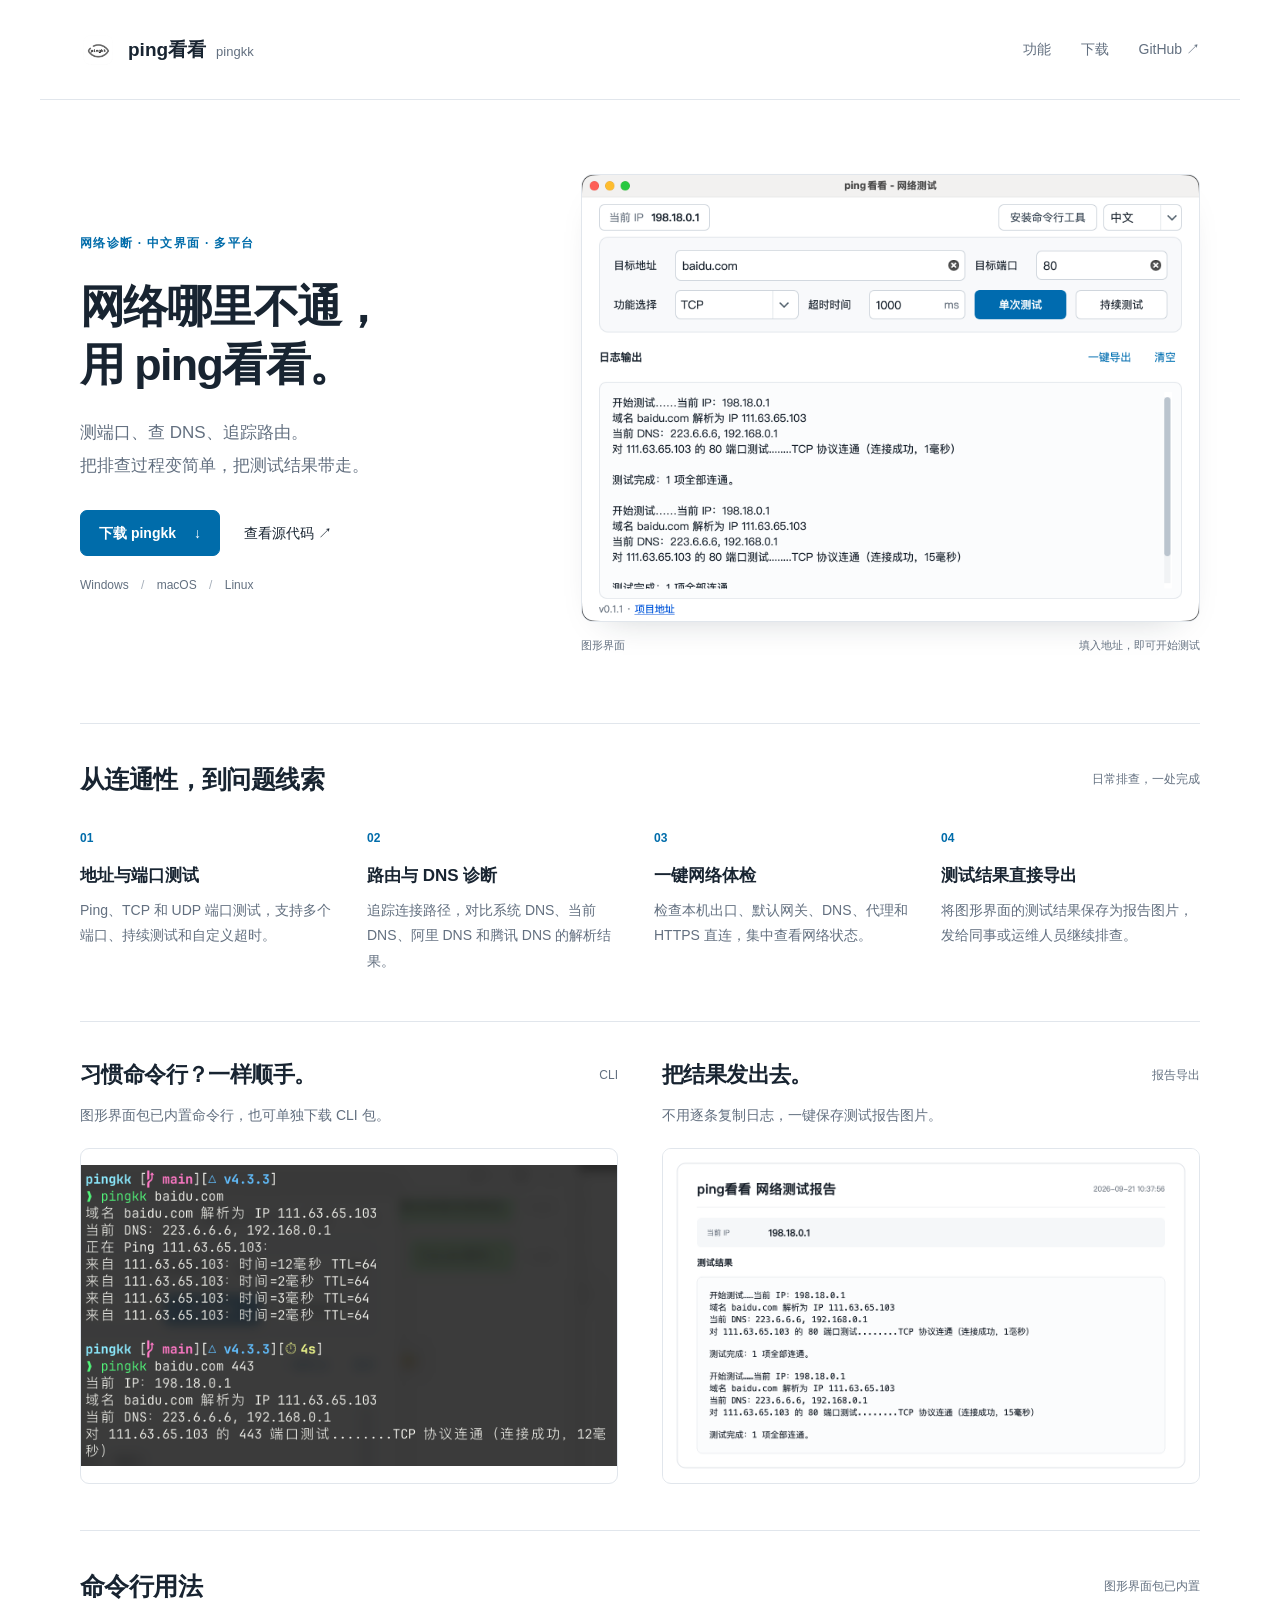
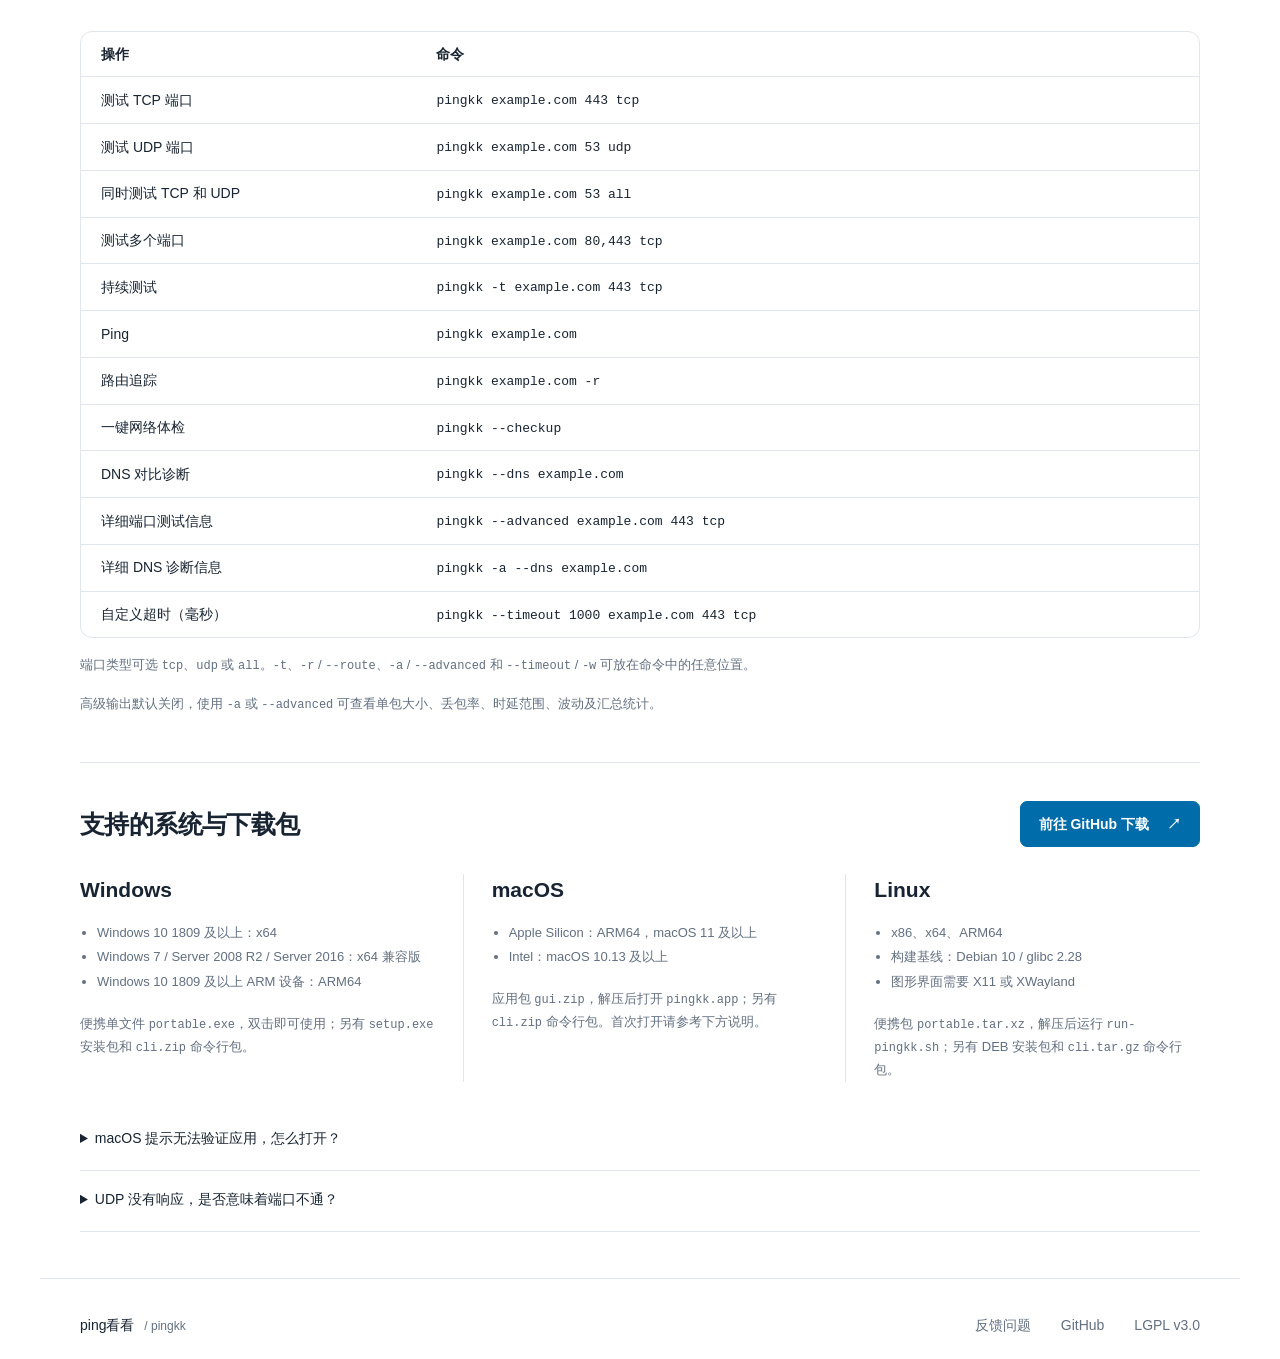
==== website/index.html @ c055c638 "添加 GitHub Pages 项目网站及 Google 验证文件" ====
<!doctype html>
<html lang="zh-CN">
<head>
  <meta charset="utf-8">
  <meta name="viewport" content="width=device-width, initial-scale=1">
  <title>pingkk（ping看看）｜跨平台网络诊断工具</title>
  <meta name="description" content="pingkk（ping看看）是一款支持 Windows、macOS 和 Linux 的网络诊断工具，提供 TCP/UDP 端口测试、Ping、路由追踪、DNS 检测、一键网络体检和报告导出，支持中文图形界面及命令行。">
  <meta name="theme-color" content="#ffffff">
  <link rel="canonical" href="https://trah01.github.io/pingkk/">
  <link rel="icon" href="../assets/pingkk-icon.png" type="image/png">
  <meta property="og:type" content="website">
  <meta property="og:locale" content="zh_CN">
  <meta property="og:title" content="pingkk（ping看看）｜跨平台网络诊断工具">
  <meta property="og:description" content="测端口、查 DNS、追踪路由，把网络问题和测试结果看清楚。支持 Windows、macOS 和 Linux。">
  <meta property="og:url" content="https://trah01.github.io/pingkk/">
  <meta property="og:image" content="https://trah01.github.io/pingkk/assets/图形界面示例.png">
  <meta name="twitter:card" content="summary_large_image">
  <link rel="stylesheet" href="style.css">
  <script type="application/ld+json">
  {"@context":"https://schema.org","@type":"SoftwareApplication","name":"pingkk（ping看看）","description":"跨平台网络诊断工具，支持 TCP/UDP 端口测试、Ping、路由追踪、DNS 检测和报告导出。","url":"https://trah01.github.io/pingkk/","downloadUrl":"https://github.com/trah01/pingkk/releases/latest","operatingSystem":"Windows, macOS, Linux","applicationCategory":"UtilitiesApplication","license":"https://www.gnu.org/licenses/lgpl-3.0.html","offers":{"@type":"Offer","price":"0","priceCurrency":"CNY"}}
  </script>
</head>
<body>
  <a class="skip" href="#main">跳到正文</a>
  <header class="header wrap">
    <a class="brand" href="#" aria-label="ping看看首页"><img src="../assets/pingkk-icon.png" width="36" height="36" alt=""><span>ping看看<span class="brand-en">pingkk</span></span></a>
    <nav aria-label="主导航"><a href="#features">功能</a><a href="#download">下载</a><a href="https://github.com/trah01/pingkk">GitHub <span aria-hidden="true">↗</span></a></nav>
  </header>
  <main id="main" class="wrap">
    <section class="intro" aria-labelledby="intro-title">
      <div class="intro-copy">
        <p class="eyebrow">网络诊断 · 中文界面 · 多平台</p>
        <h1 id="intro-title">网络哪里不通，<br>用 ping看看。</h1>
        <p class="lead">测端口、查 DNS、追踪路由。<br>把排查过程变简单，把测试结果带走。</p>
        <div class="actions"><a class="button primary" href="https://github.com/trah01/pingkk/releases/latest">下载 pingkk <span aria-hidden="true">↓</span></a><a class="text-link" href="https://github.com/trah01/pingkk">查看源代码 <span aria-hidden="true">↗</span></a></div>
        <p class="platforms">Windows <span>/</span> macOS <span>/</span> Linux</p>
      </div>
      <figure class="product"><a href="../assets/图形界面示例.png" aria-label="查看完整图形界面截图"><img src="../assets/图形界面示例.png" width="1600" height="1156" alt="ping看看图形界面：填写目标地址和端口，选择测试方式，查看日志并导出结果" fetchpriority="high"></a><figcaption><span>图形界面</span><span>填入地址，即可开始测试</span></figcaption></figure>
    </section>

    <section id="features" class="section" aria-labelledby="features-title">
      <div class="section-heading"><h2 id="features-title">从连通性，到问题线索</h2><span class="section-note">日常排查，一处完成</span></div>
      <div class="features">
        <article><span class="number">01</span><h3>地址与端口测试</h3><p>Ping、TCP 和 UDP 端口测试，支持多个端口、持续测试和自定义超时。</p></article>
        <article><span class="number">02</span><h3>路由与 DNS 诊断</h3><p>追踪连接路径，对比系统 DNS、当前 DNS、阿里 DNS 和腾讯 DNS 的解析结果。</p></article>
        <article><span class="number">03</span><h3>一键网络体检</h3><p>检查本机出口、默认网关、DNS、代理和 HTTPS 直连，集中查看网络状态。</p></article>
        <article><span class="number">04</span><h3>测试结果直接导出</h3><p>将图形界面的测试结果保存为报告图片，发给同事或运维人员继续排查。</p></article>
      </div>
    </section>

    <section class="section modes" aria-label="命令行与测试报告">
      <article class="mode"><div class="section-heading"><h2>习惯命令行？一样顺手。</h2><span class="section-note">CLI</span></div><p>图形界面包已内置命令行，也可单独下载 CLI 包。</p><a class="image-link" href="../assets/命令行示例.png"><img src="../assets/命令行示例.png" width="1326" height="744" alt="pingkk 命令行测试示例" loading="lazy"></a></article>
      <article class="mode"><div class="section-heading"><h2>把结果发出去。</h2><span class="section-note">报告导出</span></div><p>不用逐条复制日志，一键保存测试报告图片。</p><a class="image-link" href="../assets/测试报告示例.png"><img src="../assets/测试报告示例.png" width="1200" height="745" alt="ping看看导出的测试报告，包含目标信息、检测结果与日志" loading="lazy"></a></article>
    </section>

    <section id="commands" class="section" aria-labelledby="commands-title">
      <div class="section-heading"><h2 id="commands-title">命令行用法</h2><span class="section-note">图形界面包已内置</span></div>
      <div class="command-table"><table><thead><tr><th scope="col">操作</th><th scope="col">命令</th></tr></thead><tbody>
        <tr><td>测试 TCP 端口</td><td><code>pingkk example.com 443 tcp</code></td></tr>
        <tr><td>测试 UDP 端口</td><td><code>pingkk example.com 53 udp</code></td></tr>
        <tr><td>同时测试 TCP 和 UDP</td><td><code>pingkk example.com 53 all</code></td></tr>
        <tr><td>测试多个端口</td><td><code>pingkk example.com 80,443 tcp</code></td></tr>
        <tr><td>持续测试</td><td><code>pingkk -t example.com 443 tcp</code></td></tr>
        <tr><td>Ping</td><td><code>pingkk example.com</code></td></tr>
        <tr><td>路由追踪</td><td><code>pingkk example.com -r</code></td></tr>
        <tr><td>一键网络体检</td><td><code>pingkk --checkup</code></td></tr>
        <tr><td>DNS 对比诊断</td><td><code>pingkk --dns example.com</code></td></tr>
        <tr><td>详细端口测试信息</td><td><code>pingkk --advanced example.com 443 tcp</code></td></tr>
        <tr><td>详细 DNS 诊断信息</td><td><code>pingkk -a --dns example.com</code></td></tr>
        <tr><td>自定义超时（毫秒）</td><td><code>pingkk --timeout 1000 example.com 443 tcp</code></td></tr>
      </tbody></table></div>
      <p class="command-note">端口类型可选 <code>tcp</code>、<code>udp</code> 或 <code>all</code>。<code>-t</code>、<code>-r</code> / <code>--route</code>、<code>-a</code> / <code>--advanced</code> 和 <code>--timeout</code> / <code>-w</code> 可放在命令中的任意位置。</p>
      <p class="command-note">高级输出默认关闭，使用 <code>-a</code> 或 <code>--advanced</code> 可查看单包大小、丢包率、时延范围、波动及汇总统计。</p>
    </section>

    <section id="download" class="section" aria-labelledby="download-title">
      <div class="section-heading"><h2 id="download-title">支持的系统与下载包</h2><a class="button primary" href="https://github.com/trah01/pingkk/releases/latest">前往 GitHub 下载 <span aria-hidden="true">↗</span></a></div>
      <div class="systems">
        <article><h3>Windows</h3><ul><li>Windows 10 1809 及以上：x64</li><li>Windows 7 / Server 2008 R2 / Server 2016：x64 兼容版</li><li>Windows 10 1809 及以上 ARM 设备：ARM64</li></ul><p>便携单文件 <code>portable.exe</code>，双击即可使用；另有 <code>setup.exe</code> 安装包和 <code>cli.zip</code> 命令行包。</p></article>
        <article><h3>macOS</h3><ul><li>Apple Silicon：ARM64，macOS 11 及以上</li><li>Intel：macOS 10.13 及以上</li></ul><p>应用包 <code>gui.zip</code>，解压后打开 <code>pingkk.app</code>；另有 <code>cli.zip</code> 命令行包。首次打开请参考下方说明。</p></article>
        <article><h3>Linux</h3><ul><li>x86、x64、ARM64</li><li>构建基线：Debian 10 / glibc 2.28</li><li>图形界面需要 X11 或 XWayland</li></ul><p>便携包 <code>portable.tar.xz</code>，解压后运行 <code>run-pingkk.sh</code>；另有 DEB 安装包和 <code>cli.tar.gz</code> 命令行包。</p></article>
      </div>
      <div class="help"><details><summary>macOS 提示无法验证应用，怎么打开？</summary><p>此版本未使用 Apple Developer ID 和公证。确认从本项目 Releases 下载后，在终端进入 pingkk.app 所在目录，执行以下命令，再双击打开应用。命令只清除此应用的下载隔离标记。</p><pre><code>xattr -dr com.apple.quarantine pingkk.app</code></pre></details><details><summary>UDP 没有响应，是否意味着端口不通？</summary><p>不一定。UDP 只有收到目标响应时才显示为连通；没有响应时显示“状态未知”，不能仅据此确定端口不通。</p></details></div>
    </section>
  </main>
  <footer class="footer wrap"><span>ping看看 <span class="muted">/ pingkk</span></span><div><a href="https://github.com/trah01/pingkk/issues">反馈问题</a><a href="https://github.com/trah01/pingkk">GitHub</a><a href="https://github.com/trah01/pingkk/blob/main/licenses/LGPL-3.0.txt">LGPL v3.0</a></div></footer>
</body>
</html>
---- website/style.css ----
:root{--background:#fff;--text:#182431;--muted:#637080;--line:#e1e6ec;--accent:#006caa;--accent-hover:#005487;--radius:12px;--font:-apple-system,BlinkMacSystemFont,"Segoe UI","PingFang SC","Microsoft YaHei",sans-serif;--body-size:15px;--heading-size:25px}
*{box-sizing:border-box}html{scroll-behavior:smooth;scroll-padding-top:24px}body{margin:0;background:var(--background);color:var(--text);font:var(--body-size)/1.75 var(--font);-webkit-font-smoothing:antialiased}a{color:inherit;text-decoration:none}a:focus-visible,summary:focus-visible{outline:3px solid var(--accent);outline-offset:5px;border-radius:4px}a:active{opacity:.8}img{max-width:100%;height:auto;display:block}.wrap{max-width:1200px;margin:auto;padding-inline:40px}.header{height:100px;display:flex;align-items:center;justify-content:space-between;border-bottom:1px solid var(--line);gap:20px}.brand{display:flex;align-items:center;gap:12px;font-size:19px;font-weight:650;white-space:nowrap}.brand-en{font-size:13px;font-weight:400;color:var(--muted);margin-left:10px}.header nav,.footer div{display:flex;gap:30px;align-items:center}.header nav a,.footer a{font-size:14px;color:var(--muted)}.header nav a:hover,.footer a:hover,.text-link:hover{color:var(--accent)}.intro{display:grid;grid-template-columns:.85fr 1.15fr;gap:44px;align-items:center;padding:74px 0 68px}.eyebrow{color:var(--accent);font-size:12px;font-weight:600;letter-spacing:1.3px;margin:0 0 23px}h1{font-size:clamp(32px,3.5vw,46px);line-height:1.3;letter-spacing:-1.6px;margin:0;font-weight:650}.lead{font-size:17px;color:var(--muted);line-height:1.9;margin:24px 0 28px}.actions{display:flex;gap:24px;align-items:center;flex-wrap:wrap}.button{display:inline-flex;justify-content:center;align-items:center;gap:18px;min-height:46px;border:1px solid var(--line);border-radius:7px;padding:9px 18px;font-weight:600;font-size:14px;transition:background .15s,border-color .15s}.button:hover{border-color:var(--accent);color:var(--accent)}.primary{background:var(--accent);border-color:var(--accent);color:#fff}.primary:hover{background:var(--accent-hover);border-color:var(--accent-hover);color:#fff}.text-link{font-size:14px;font-weight:550}.platforms{font-size:12px;color:var(--muted);margin:19px 0 0}.platforms span{color:#a6afba;padding:0 9px}.product{margin:0;min-width:0}.product>a{display:block;border:1px solid var(--line);border-radius:var(--radius);overflow:hidden;box-shadow:0 16px 36px -24px #18243145}.product figcaption{display:flex;justify-content:space-between;gap:16px;font-size:11px;color:var(--muted);margin-top:14px}.section{padding:38px 0 46px;border-top:1px solid var(--line)}.section-heading{display:flex;justify-content:space-between;align-items:center;gap:20px;margin-bottom:27px}h2{font-size:var(--heading-size);line-height:1.4;letter-spacing:-.6px;font-weight:600;margin:0}.section-note{font-size:12px;color:var(--muted);white-space:nowrap}.features{display:grid;grid-template-columns:repeat(4,1fr);gap:28px}.number{font-size:12px;color:var(--accent);font-weight:600}h3{font-size:17px;font-weight:600;margin:13px 0 9px;line-height:1.5}.features p{font-size:14px;color:var(--muted);margin:0;line-height:1.85}.modes{display:grid;grid-template-columns:1fr 1fr;gap:44px}.mode{min-width:0}.mode .section-heading{margin-bottom:12px}.mode h2{font-size:22px}.mode p{color:var(--muted);font-size:14px;margin:0 0 20px}pre{overflow:auto;border:1px solid var(--line);border-radius:8px;padding:16px 20px;line-height:1.8;margin:0 0 20px;font-size:13px}code{font-family:ui-monospace,SFMono-Regular,Consolas,monospace}.image-link{display:block;overflow:hidden;border:1px solid var(--line);border-radius:9px}.mode>.text-link{display:inline-block;margin-top:16px}.mode .image-link{aspect-ratio:16/10;display:flex;align-items:center;justify-content:center}.mode .image-link img{width:100%;height:100%;object-fit:contain}.mode{display:flex;flex-direction:column}.mode .image-link{margin-top:auto}.systems{display:grid;grid-template-columns:repeat(3,1fr);gap:28px}.systems article{min-width:0}.systems article+article{border-left:1px solid var(--line);padding-left:28px}.systems h3{font-size:21px;margin:0 0 15px}.systems ul{padding-left:17px;margin:0 0 18px;font-size:13px;color:var(--muted);line-height:1.9}.systems p{font-size:13px;color:var(--muted);margin:0;overflow-wrap:anywhere}.systems code{font-size:12px}.command-table{overflow-x:auto;border:1px solid var(--line);border-radius:var(--radius)}table{border-collapse:collapse;width:100%;text-align:left;font-size:14px}th,td{padding:10px 20px;border-bottom:1px solid var(--line)}th{font-weight:600}td:first-child{width:30%;min-width:170px}td code{white-space:nowrap;font-size:13px}tbody tr:last-child td{border-bottom:0}.command-note{font-size:13px;color:var(--muted);margin:16px 0 0}.command-note code{font-size:12px}.help{margin-top:28px}details{border-bottom:1px solid var(--line);padding:16px 0}summary{cursor:pointer;font-size:14px;font-weight:500;min-height:28px}summary:hover{color:var(--accent)}details p{color:var(--muted);font-size:14px;max-width:760px;margin:14px 0}details pre{max-width:760px}.footer{border-top:1px solid var(--line);min-height:94px;display:flex;align-items:center;justify-content:space-between;gap:20px;font-size:14px}.muted{color:var(--muted);font-size:12px;margin-left:6px}.skip{position:absolute;top:8px;left:8px;background:#fff;padding:8px 16px;border:1px solid var(--accent);z-index:2;transform:translateY(-150%)}.skip:focus{transform:none}
@media(min-width:1500px){.intro{padding-top:90px;padding-bottom:80px}}@media(max-width:960px){.wrap{padding-inline:28px}.intro{gap:28px;padding:50px 0}.features{grid-template-columns:repeat(2,1fr);gap:28px 40px}.systems{gap:20px}.systems article+article{padding-left:20px}.modes{gap:26px}.mode h2{font-size:19px}.mode .section-note{display:none}}@media(max-width:680px){.wrap{padding-inline:20px}.header{height:78px}.brand{font-size:17px;gap:8px}.brand img{width:30px;height:30px}.brand-en{display:none}.header nav{gap:18px}.header nav a{font-size:13px}.intro{grid-template-columns:1fr;gap:32px;padding:36px 0}.eyebrow{margin-bottom:16px}h1{font-size:36px;letter-spacing:-1px}.lead{margin:18px 0 23px;font-size:16px}.section{padding:28px 0 32px}.section-heading{margin-bottom:22px;gap:12px}h2{font-size:21px}.section-note{font-size:11px}.features{gap:24px}.features h3{font-size:16px}.features p{font-size:13px}.modes,.systems{grid-template-columns:1fr;gap:28px}.mode h2{font-size:21px}.mode .section-note{display:inline}.systems article+article{border-left:0;border-top:1px solid var(--line);padding:22px 0 0}.command-table th,.command-table td{padding:10px 14px}#download .section-heading{flex-wrap:wrap}.footer{padding-block:23px;align-items:flex-start;flex-direction:column;gap:12px}.footer div{gap:24px}.product figcaption{font-size:10px}}@media(prefers-reduced-motion:reduce){html{scroll-behavior:auto}.button{transition:none}}
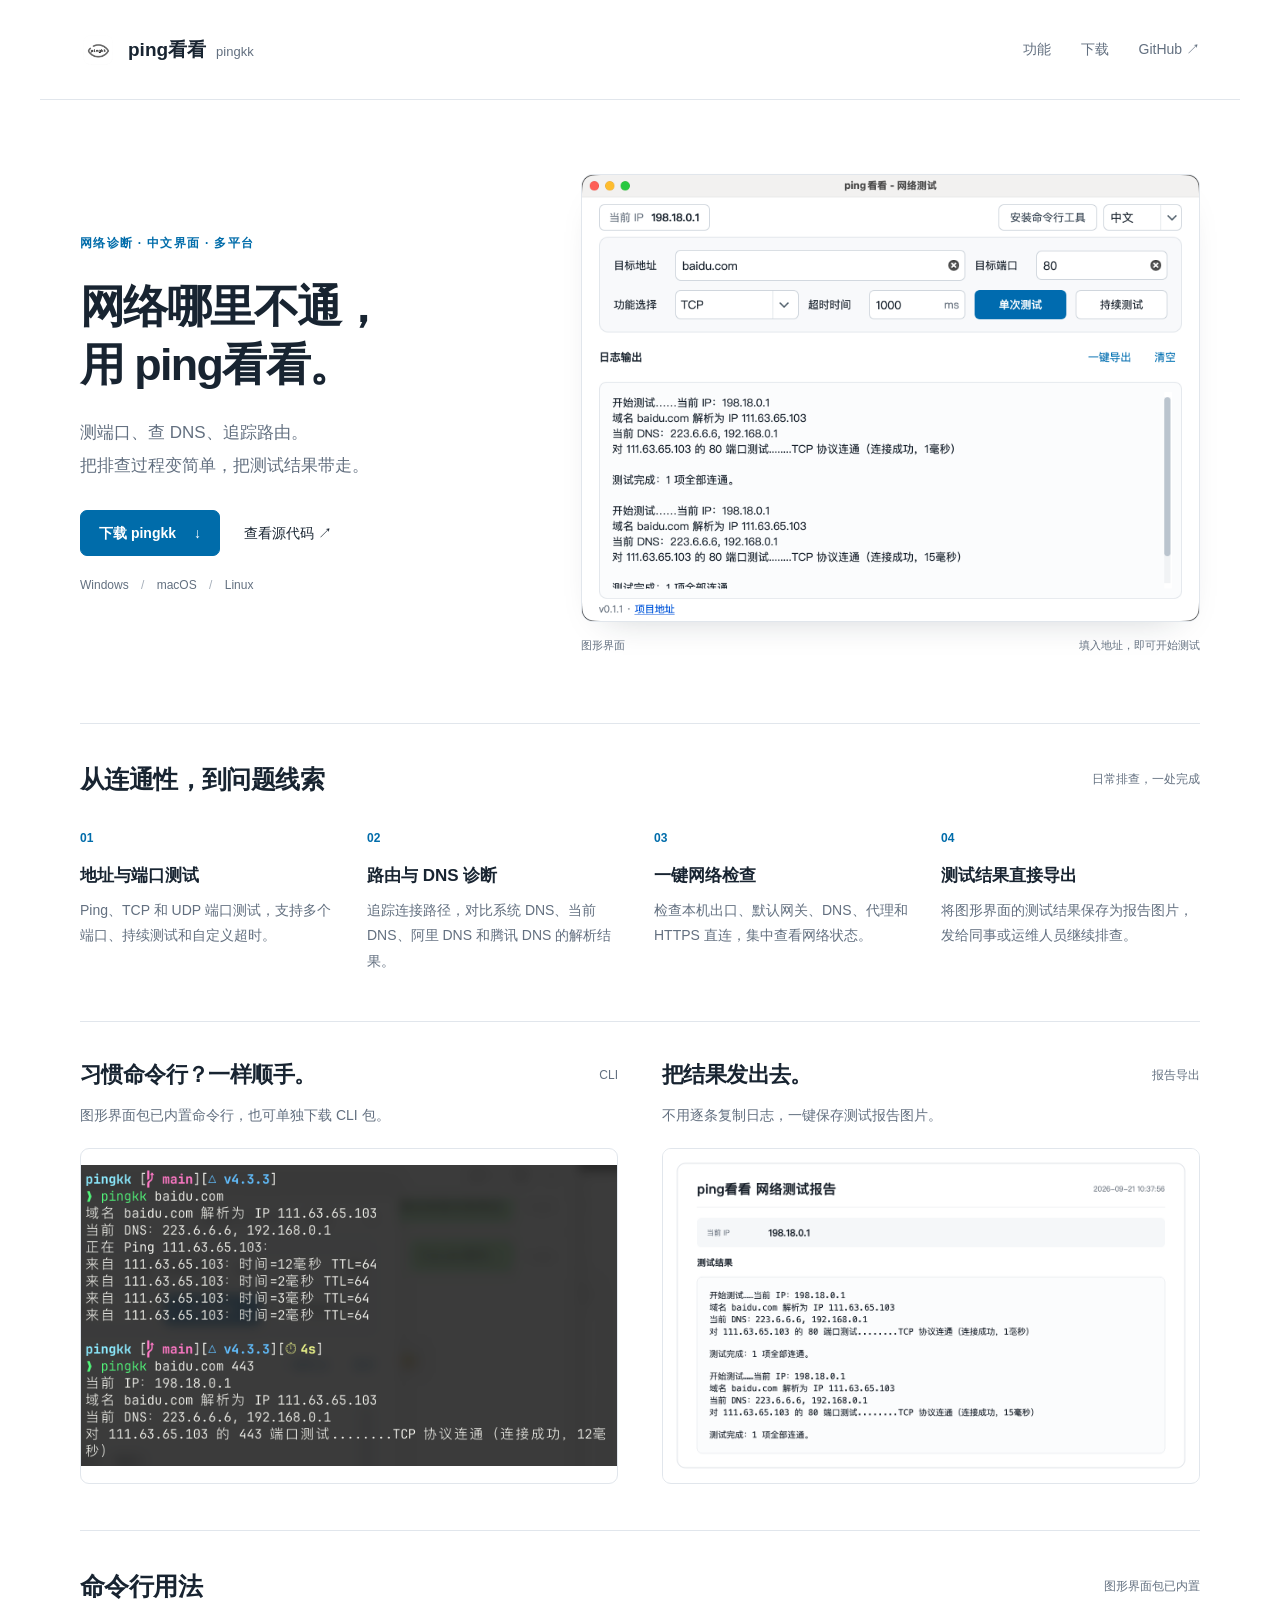
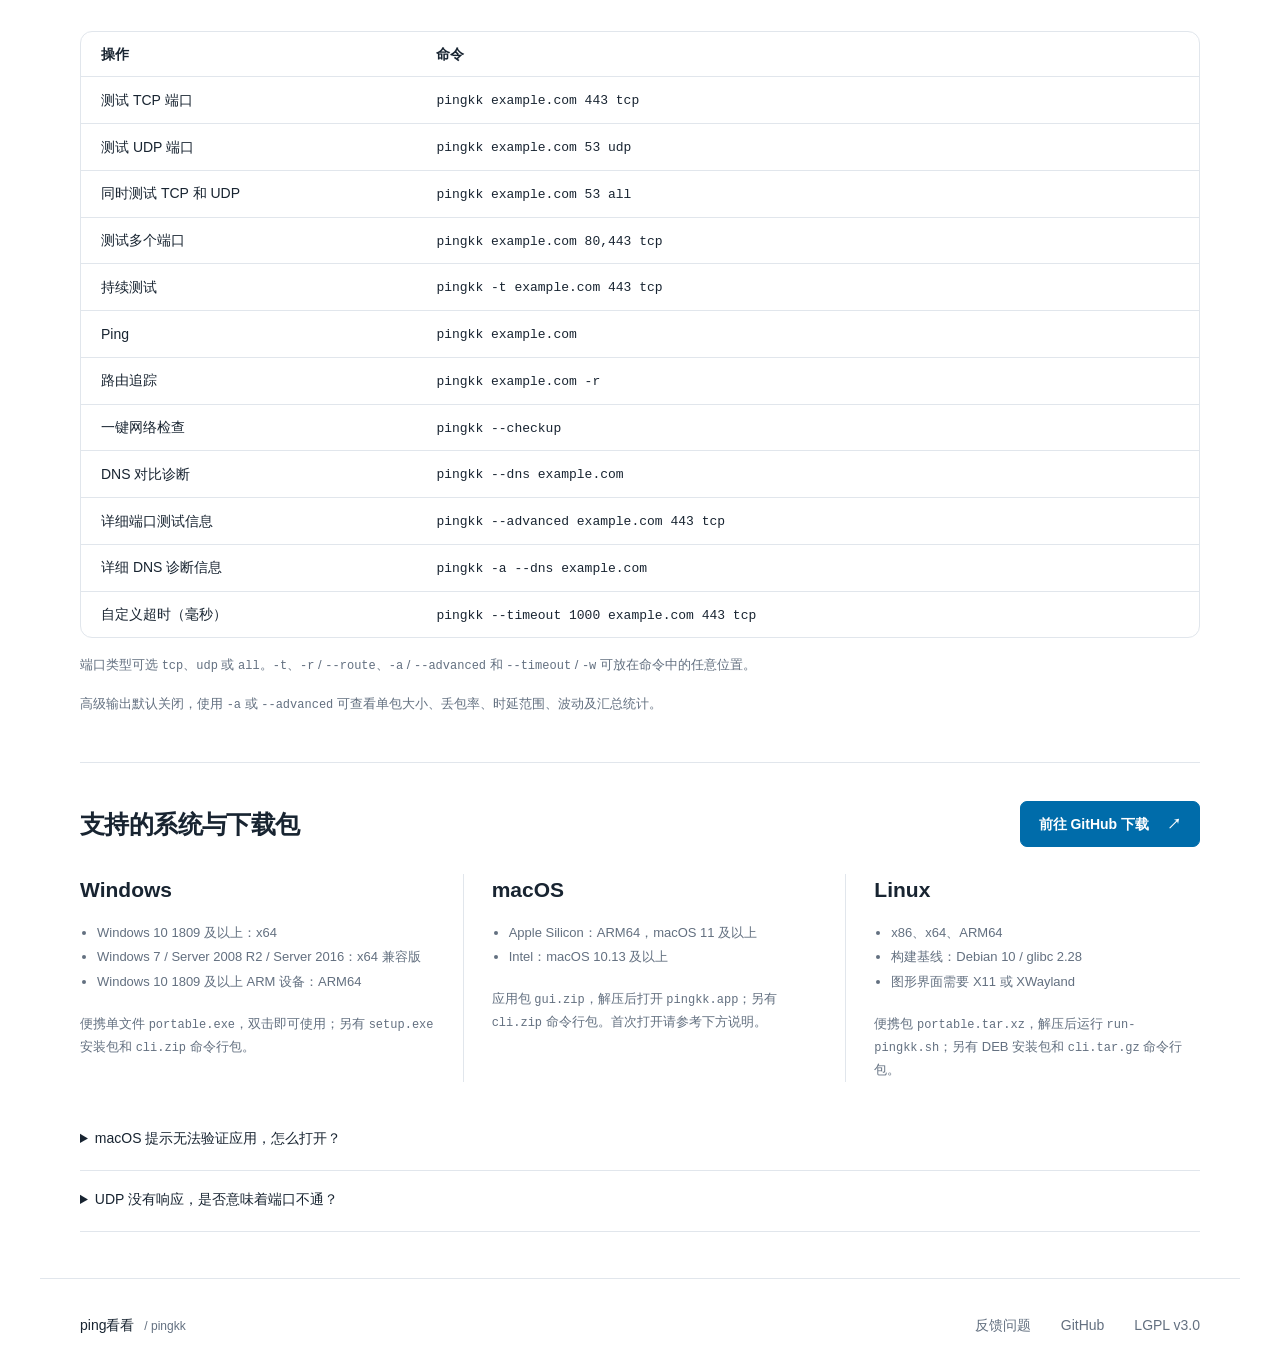
==== commit 8d152e21: "完善英文翻译、IPv6 诊断及命令行交互" ====
--- a/website/index.html
+++ b/website/index.html
@@ -4,7 +4,7 @@
   <meta charset="utf-8">
   <meta name="viewport" content="width=device-width, initial-scale=1">
   <title>pingkk（ping看看）｜跨平台网络诊断工具</title>
-  <meta name="description" content="pingkk（ping看看）是一款支持 Windows、macOS 和 Linux 的网络诊断工具，提供 TCP/UDP 端口测试、Ping、路由追踪、DNS 检测、一键网络体检和报告导出，支持中文图形界面及命令行。">
+  <meta name="description" content="pingkk（ping看看）是一款支持 Windows、macOS 和 Linux 的网络诊断工具，提供 TCP/UDP 端口测试、Ping、路由追踪、DNS 检测、一键网络检查和报告导出，支持中文图形界面及命令行。">
   <meta name="theme-color" content="#ffffff">
   <link rel="canonical" href="https://trah01.github.io/pingkk/">
   <link rel="icon" href="../assets/pingkk-icon.png" type="image/png">
@@ -43,7 +43,7 @@
       <div class="features">
         <article><span class="number">01</span><h3>地址与端口测试</h3><p>Ping、TCP 和 UDP 端口测试，支持多个端口、持续测试和自定义超时。</p></article>
         <article><span class="number">02</span><h3>路由与 DNS 诊断</h3><p>追踪连接路径，对比系统 DNS、当前 DNS、阿里 DNS 和腾讯 DNS 的解析结果。</p></article>
-        <article><span class="number">03</span><h3>一键网络体检</h3><p>检查本机出口、默认网关、DNS、代理和 HTTPS 直连，集中查看网络状态。</p></article>
+        <article><span class="number">03</span><h3>一键网络检查</h3><p>检查本机出口、默认网关、DNS、代理和 HTTPS 直连，集中查看网络状态。</p></article>
         <article><span class="number">04</span><h3>测试结果直接导出</h3><p>将图形界面的测试结果保存为报告图片，发给同事或运维人员继续排查。</p></article>
       </div>
     </section>
@@ -63,7 +63,7 @@
         <tr><td>持续测试</td><td><code>pingkk -t example.com 443 tcp</code></td></tr>
         <tr><td>Ping</td><td><code>pingkk example.com</code></td></tr>
         <tr><td>路由追踪</td><td><code>pingkk example.com -r</code></td></tr>
-        <tr><td>一键网络体检</td><td><code>pingkk --checkup</code></td></tr>
+        <tr><td>一键网络检查</td><td><code>pingkk --checkup</code></td></tr>
         <tr><td>DNS 对比诊断</td><td><code>pingkk --dns example.com</code></td></tr>
         <tr><td>详细端口测试信息</td><td><code>pingkk --advanced example.com 443 tcp</code></td></tr>
         <tr><td>详细 DNS 诊断信息</td><td><code>pingkk -a --dns example.com</code></td></tr>
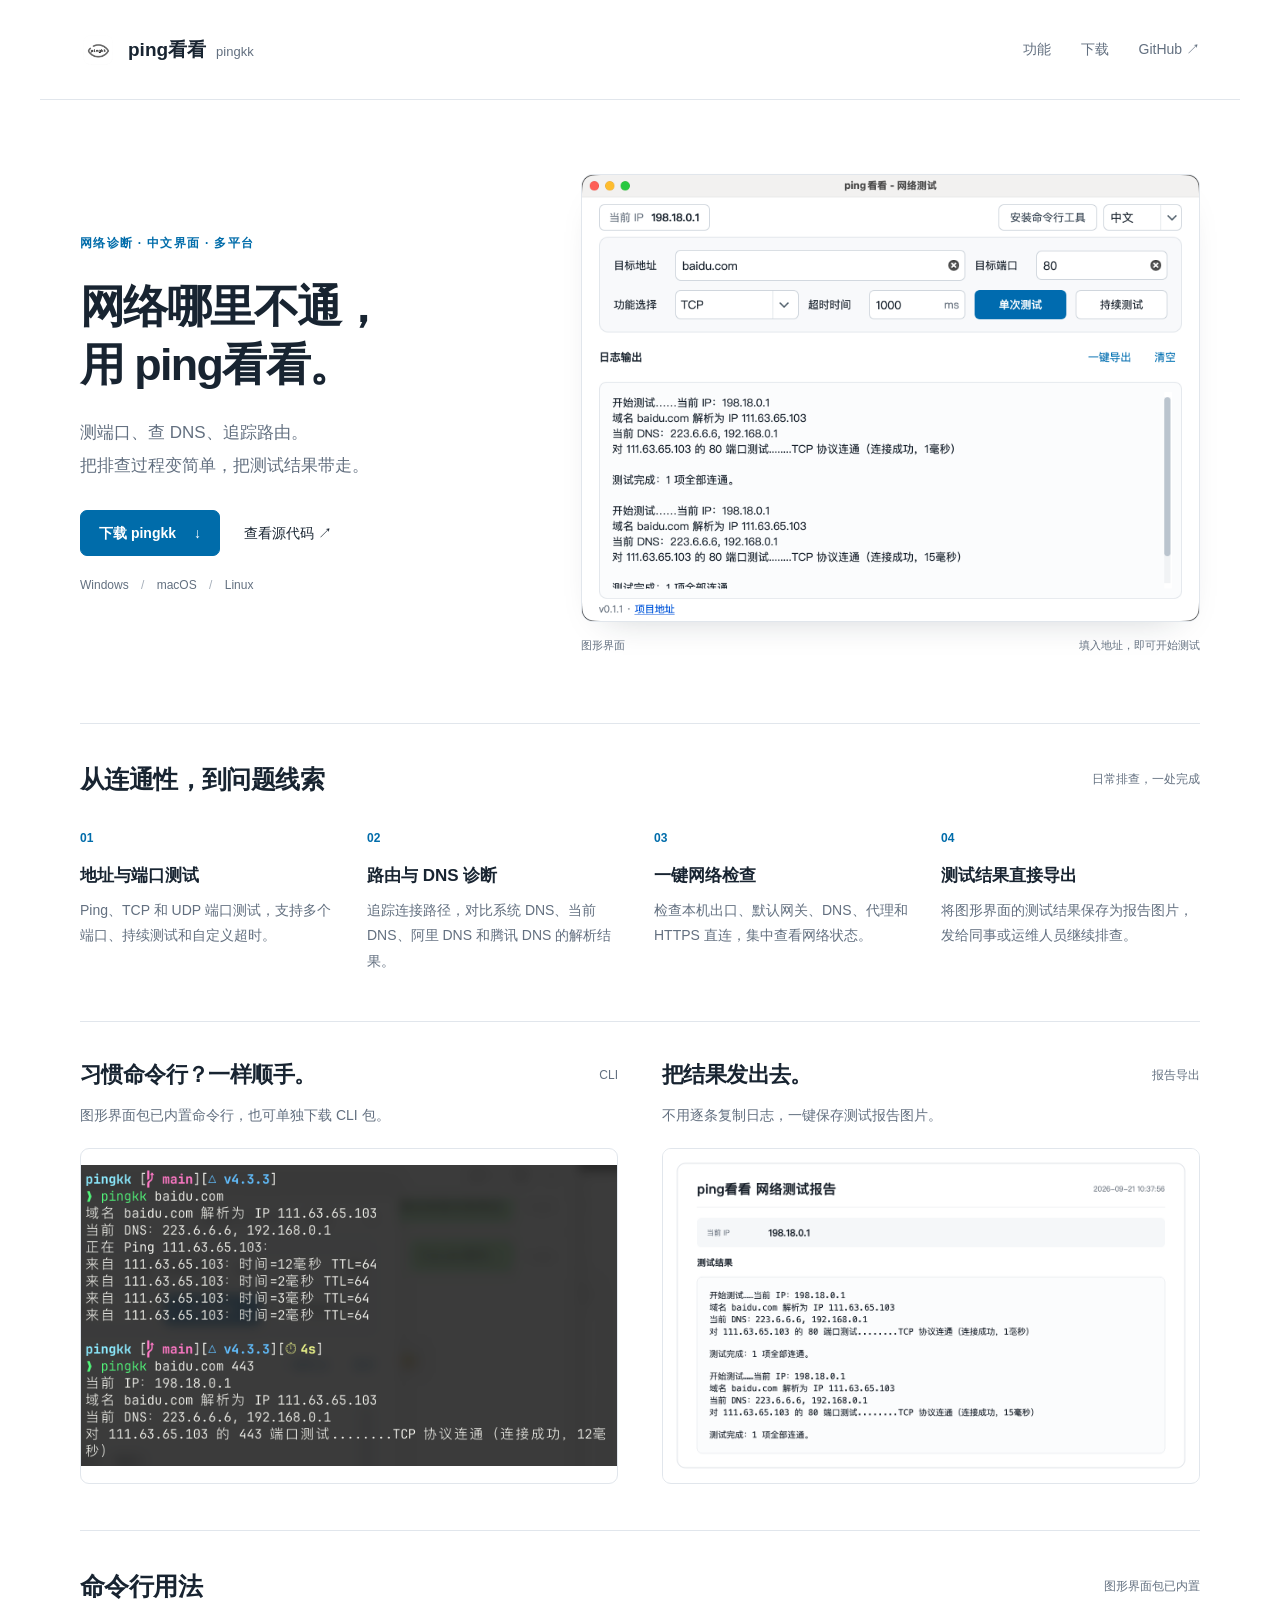
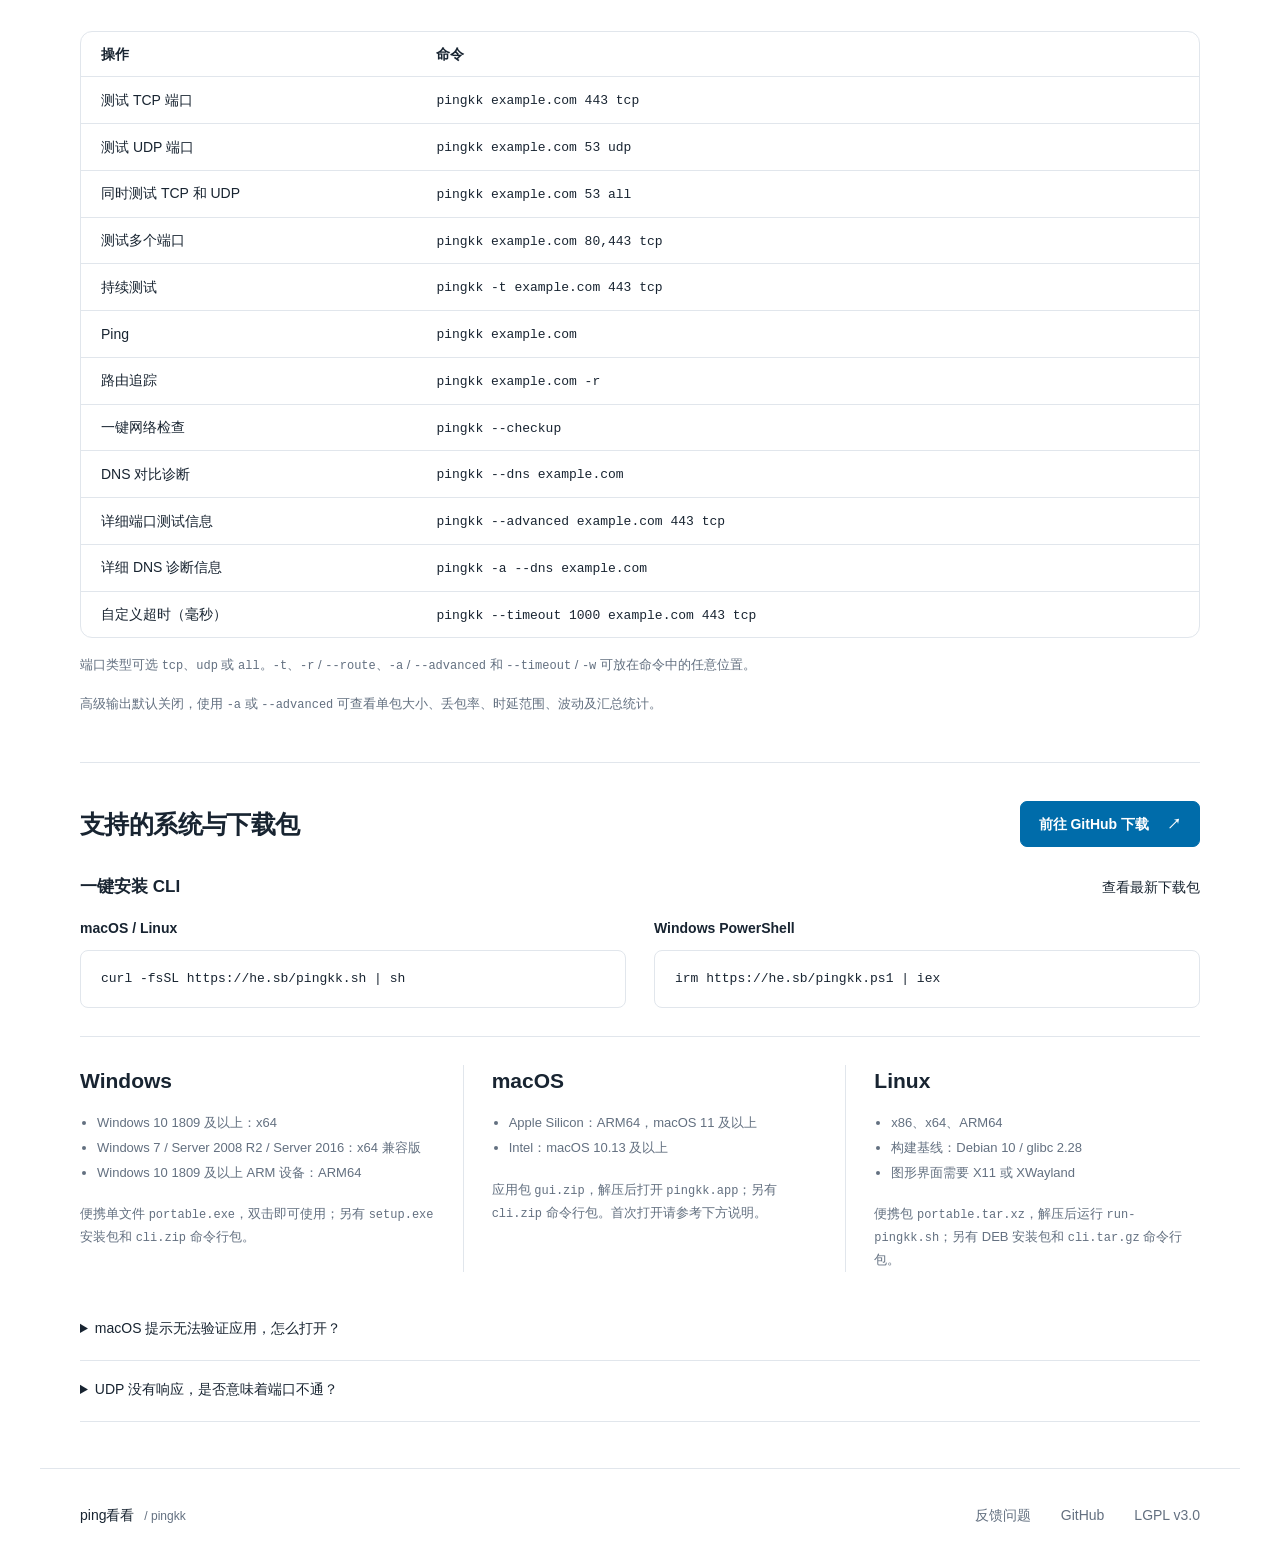
==== commit 0fdeae7a: "发布 v0.1.3 并添加网站一键安装入口" ====
--- a/website/index.html
+++ b/website/index.html
@@ -75,6 +75,13 @@
 
     <section id="download" class="section" aria-labelledby="download-title">
       <div class="section-heading"><h2 id="download-title">支持的系统与下载包</h2><a class="button primary" href="https://github.com/trah01/pingkk/releases/latest">前往 GitHub 下载 <span aria-hidden="true">↗</span></a></div>
+      <div class="cli-install" aria-labelledby="install-title">
+        <div class="section-heading"><h3 id="install-title">一键安装 CLI</h3><a class="text-link" href="https://he.sb/pingkk/latest/">查看最新下载包</a></div>
+        <div class="install-commands">
+          <div><h4>macOS / Linux</h4><pre><code>curl -fsSL https://he.sb/pingkk.sh | sh</code></pre></div>
+          <div><h4>Windows PowerShell</h4><pre><code>irm https://he.sb/pingkk.ps1 | iex</code></pre></div>
+        </div>
+      </div>
       <div class="systems">
         <article><h3>Windows</h3><ul><li>Windows 10 1809 及以上：x64</li><li>Windows 7 / Server 2008 R2 / Server 2016：x64 兼容版</li><li>Windows 10 1809 及以上 ARM 设备：ARM64</li></ul><p>便携单文件 <code>portable.exe</code>，双击即可使用；另有 <code>setup.exe</code> 安装包和 <code>cli.zip</code> 命令行包。</p></article>
         <article><h3>macOS</h3><ul><li>Apple Silicon：ARM64，macOS 11 及以上</li><li>Intel：macOS 10.13 及以上</li></ul><p>应用包 <code>gui.zip</code>，解压后打开 <code>pingkk.app</code>；另有 <code>cli.zip</code> 命令行包。首次打开请参考下方说明。</p></article>
--- a/website/style.css
+++ b/website/style.css
@@ -1,3 +1,5 @@
 :root{--background:#fff;--text:#182431;--muted:#637080;--line:#e1e6ec;--accent:#006caa;--accent-hover:#005487;--radius:12px;--font:-apple-system,BlinkMacSystemFont,"Segoe UI","PingFang SC","Microsoft YaHei",sans-serif;--body-size:15px;--heading-size:25px}
 *{box-sizing:border-box}html{scroll-behavior:smooth;scroll-padding-top:24px}body{margin:0;background:var(--background);color:var(--text);font:var(--body-size)/1.75 var(--font);-webkit-font-smoothing:antialiased}a{color:inherit;text-decoration:none}a:focus-visible,summary:focus-visible{outline:3px solid var(--accent);outline-offset:5px;border-radius:4px}a:active{opacity:.8}img{max-width:100%;height:auto;display:block}.wrap{max-width:1200px;margin:auto;padding-inline:40px}.header{height:100px;display:flex;align-items:center;justify-content:space-between;border-bottom:1px solid var(--line);gap:20px}.brand{display:flex;align-items:center;gap:12px;font-size:19px;font-weight:650;white-space:nowrap}.brand-en{font-size:13px;font-weight:400;color:var(--muted);margin-left:10px}.header nav,.footer div{display:flex;gap:30px;align-items:center}.header nav a,.footer a{font-size:14px;color:var(--muted)}.header nav a:hover,.footer a:hover,.text-link:hover{color:var(--accent)}.intro{display:grid;grid-template-columns:.85fr 1.15fr;gap:44px;align-items:center;padding:74px 0 68px}.eyebrow{color:var(--accent);font-size:12px;font-weight:600;letter-spacing:1.3px;margin:0 0 23px}h1{font-size:clamp(32px,3.5vw,46px);line-height:1.3;letter-spacing:-1.6px;margin:0;font-weight:650}.lead{font-size:17px;color:var(--muted);line-height:1.9;margin:24px 0 28px}.actions{display:flex;gap:24px;align-items:center;flex-wrap:wrap}.button{display:inline-flex;justify-content:center;align-items:center;gap:18px;min-height:46px;border:1px solid var(--line);border-radius:7px;padding:9px 18px;font-weight:600;font-size:14px;transition:background .15s,border-color .15s}.button:hover{border-color:var(--accent);color:var(--accent)}.primary{background:var(--accent);border-color:var(--accent);color:#fff}.primary:hover{background:var(--accent-hover);border-color:var(--accent-hover);color:#fff}.text-link{font-size:14px;font-weight:550}.platforms{font-size:12px;color:var(--muted);margin:19px 0 0}.platforms span{color:#a6afba;padding:0 9px}.product{margin:0;min-width:0}.product>a{display:block;border:1px solid var(--line);border-radius:var(--radius);overflow:hidden;box-shadow:0 16px 36px -24px #18243145}.product figcaption{display:flex;justify-content:space-between;gap:16px;font-size:11px;color:var(--muted);margin-top:14px}.section{padding:38px 0 46px;border-top:1px solid var(--line)}.section-heading{display:flex;justify-content:space-between;align-items:center;gap:20px;margin-bottom:27px}h2{font-size:var(--heading-size);line-height:1.4;letter-spacing:-.6px;font-weight:600;margin:0}.section-note{font-size:12px;color:var(--muted);white-space:nowrap}.features{display:grid;grid-template-columns:repeat(4,1fr);gap:28px}.number{font-size:12px;color:var(--accent);font-weight:600}h3{font-size:17px;font-weight:600;margin:13px 0 9px;line-height:1.5}.features p{font-size:14px;color:var(--muted);margin:0;line-height:1.85}.modes{display:grid;grid-template-columns:1fr 1fr;gap:44px}.mode{min-width:0}.mode .section-heading{margin-bottom:12px}.mode h2{font-size:22px}.mode p{color:var(--muted);font-size:14px;margin:0 0 20px}pre{overflow:auto;border:1px solid var(--line);border-radius:8px;padding:16px 20px;line-height:1.8;margin:0 0 20px;font-size:13px}code{font-family:ui-monospace,SFMono-Regular,Consolas,monospace}.image-link{display:block;overflow:hidden;border:1px solid var(--line);border-radius:9px}.mode>.text-link{display:inline-block;margin-top:16px}.mode .image-link{aspect-ratio:16/10;display:flex;align-items:center;justify-content:center}.mode .image-link img{width:100%;height:100%;object-fit:contain}.mode{display:flex;flex-direction:column}.mode .image-link{margin-top:auto}.systems{display:grid;grid-template-columns:repeat(3,1fr);gap:28px}.systems article{min-width:0}.systems article+article{border-left:1px solid var(--line);padding-left:28px}.systems h3{font-size:21px;margin:0 0 15px}.systems ul{padding-left:17px;margin:0 0 18px;font-size:13px;color:var(--muted);line-height:1.9}.systems p{font-size:13px;color:var(--muted);margin:0;overflow-wrap:anywhere}.systems code{font-size:12px}.command-table{overflow-x:auto;border:1px solid var(--line);border-radius:var(--radius)}table{border-collapse:collapse;width:100%;text-align:left;font-size:14px}th,td{padding:10px 20px;border-bottom:1px solid var(--line)}th{font-weight:600}td:first-child{width:30%;min-width:170px}td code{white-space:nowrap;font-size:13px}tbody tr:last-child td{border-bottom:0}.command-note{font-size:13px;color:var(--muted);margin:16px 0 0}.command-note code{font-size:12px}.help{margin-top:28px}details{border-bottom:1px solid var(--line);padding:16px 0}summary{cursor:pointer;font-size:14px;font-weight:500;min-height:28px}summary:hover{color:var(--accent)}details p{color:var(--muted);font-size:14px;max-width:760px;margin:14px 0}details pre{max-width:760px}.footer{border-top:1px solid var(--line);min-height:94px;display:flex;align-items:center;justify-content:space-between;gap:20px;font-size:14px}.muted{color:var(--muted);font-size:12px;margin-left:6px}.skip{position:absolute;top:8px;left:8px;background:#fff;padding:8px 16px;border:1px solid var(--accent);z-index:2;transform:translateY(-150%)}.skip:focus{transform:none}
 @media(min-width:1500px){.intro{padding-top:90px;padding-bottom:80px}}@media(max-width:960px){.wrap{padding-inline:28px}.intro{gap:28px;padding:50px 0}.features{grid-template-columns:repeat(2,1fr);gap:28px 40px}.systems{gap:20px}.systems article+article{padding-left:20px}.modes{gap:26px}.mode h2{font-size:19px}.mode .section-note{display:none}}@media(max-width:680px){.wrap{padding-inline:20px}.header{height:78px}.brand{font-size:17px;gap:8px}.brand img{width:30px;height:30px}.brand-en{display:none}.header nav{gap:18px}.header nav a{font-size:13px}.intro{grid-template-columns:1fr;gap:32px;padding:36px 0}.eyebrow{margin-bottom:16px}h1{font-size:36px;letter-spacing:-1px}.lead{margin:18px 0 23px;font-size:16px}.section{padding:28px 0 32px}.section-heading{margin-bottom:22px;gap:12px}h2{font-size:21px}.section-note{font-size:11px}.features{gap:24px}.features h3{font-size:16px}.features p{font-size:13px}.modes,.systems{grid-template-columns:1fr;gap:28px}.mode h2{font-size:21px}.mode .section-note{display:inline}.systems article+article{border-left:0;border-top:1px solid var(--line);padding:22px 0 0}.command-table th,.command-table td{padding:10px 14px}#download .section-heading{flex-wrap:wrap}.footer{padding-block:23px;align-items:flex-start;flex-direction:column;gap:12px}.footer div{gap:24px}.product figcaption{font-size:10px}}@media(prefers-reduced-motion:reduce){html{scroll-behavior:auto}.button{transition:none}}
+
+.cli-install{margin-bottom:28px;padding-bottom:28px;border-bottom:1px solid var(--line)}.cli-install .section-heading{margin-bottom:16px}.cli-install h3{margin:0;font-size:17px}.install-commands{display:grid;grid-template-columns:1fr 1fr;gap:28px}.install-commands>div{min-width:0}.install-commands h4{margin:0 0 10px;font-size:14px;font-weight:600}.install-commands pre{margin:0;white-space:pre;user-select:all}@media(max-width:680px){.install-commands{grid-template-columns:1fr;gap:20px}.cli-install .text-link{font-size:13px}}
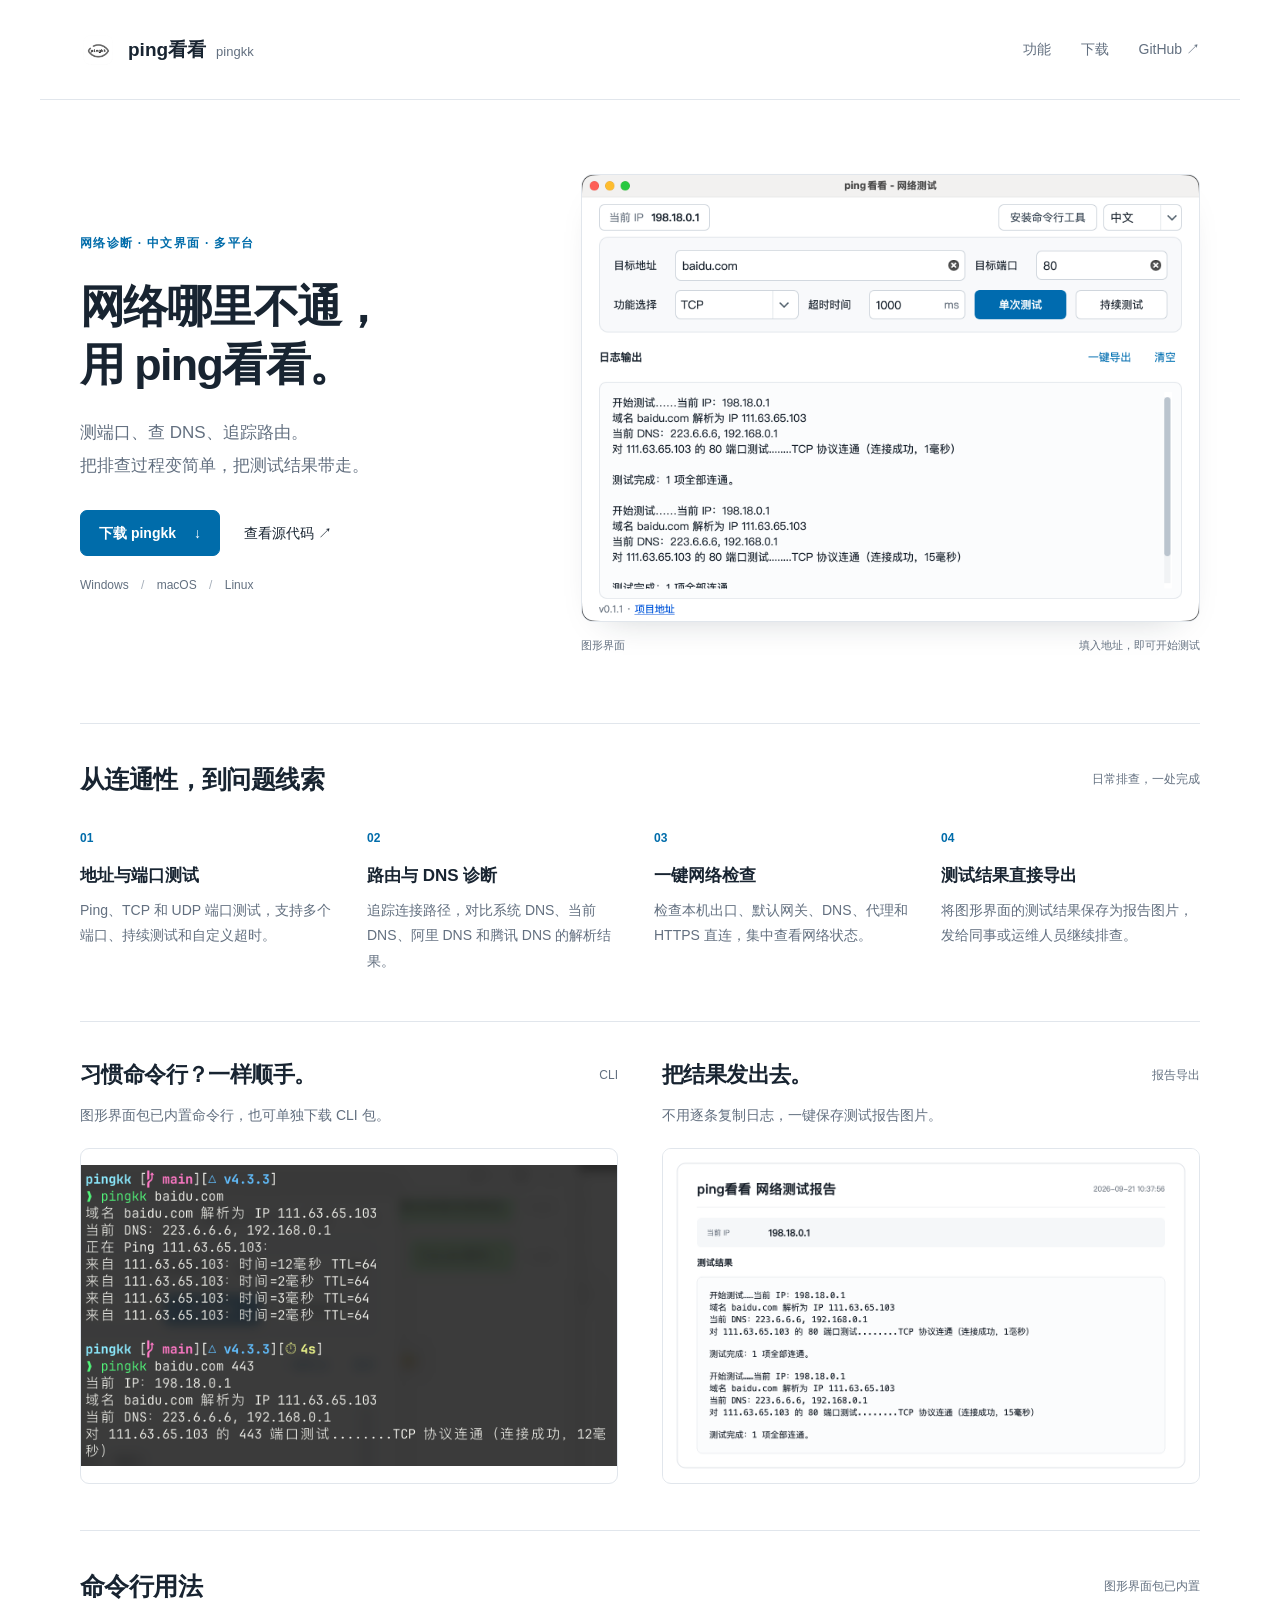
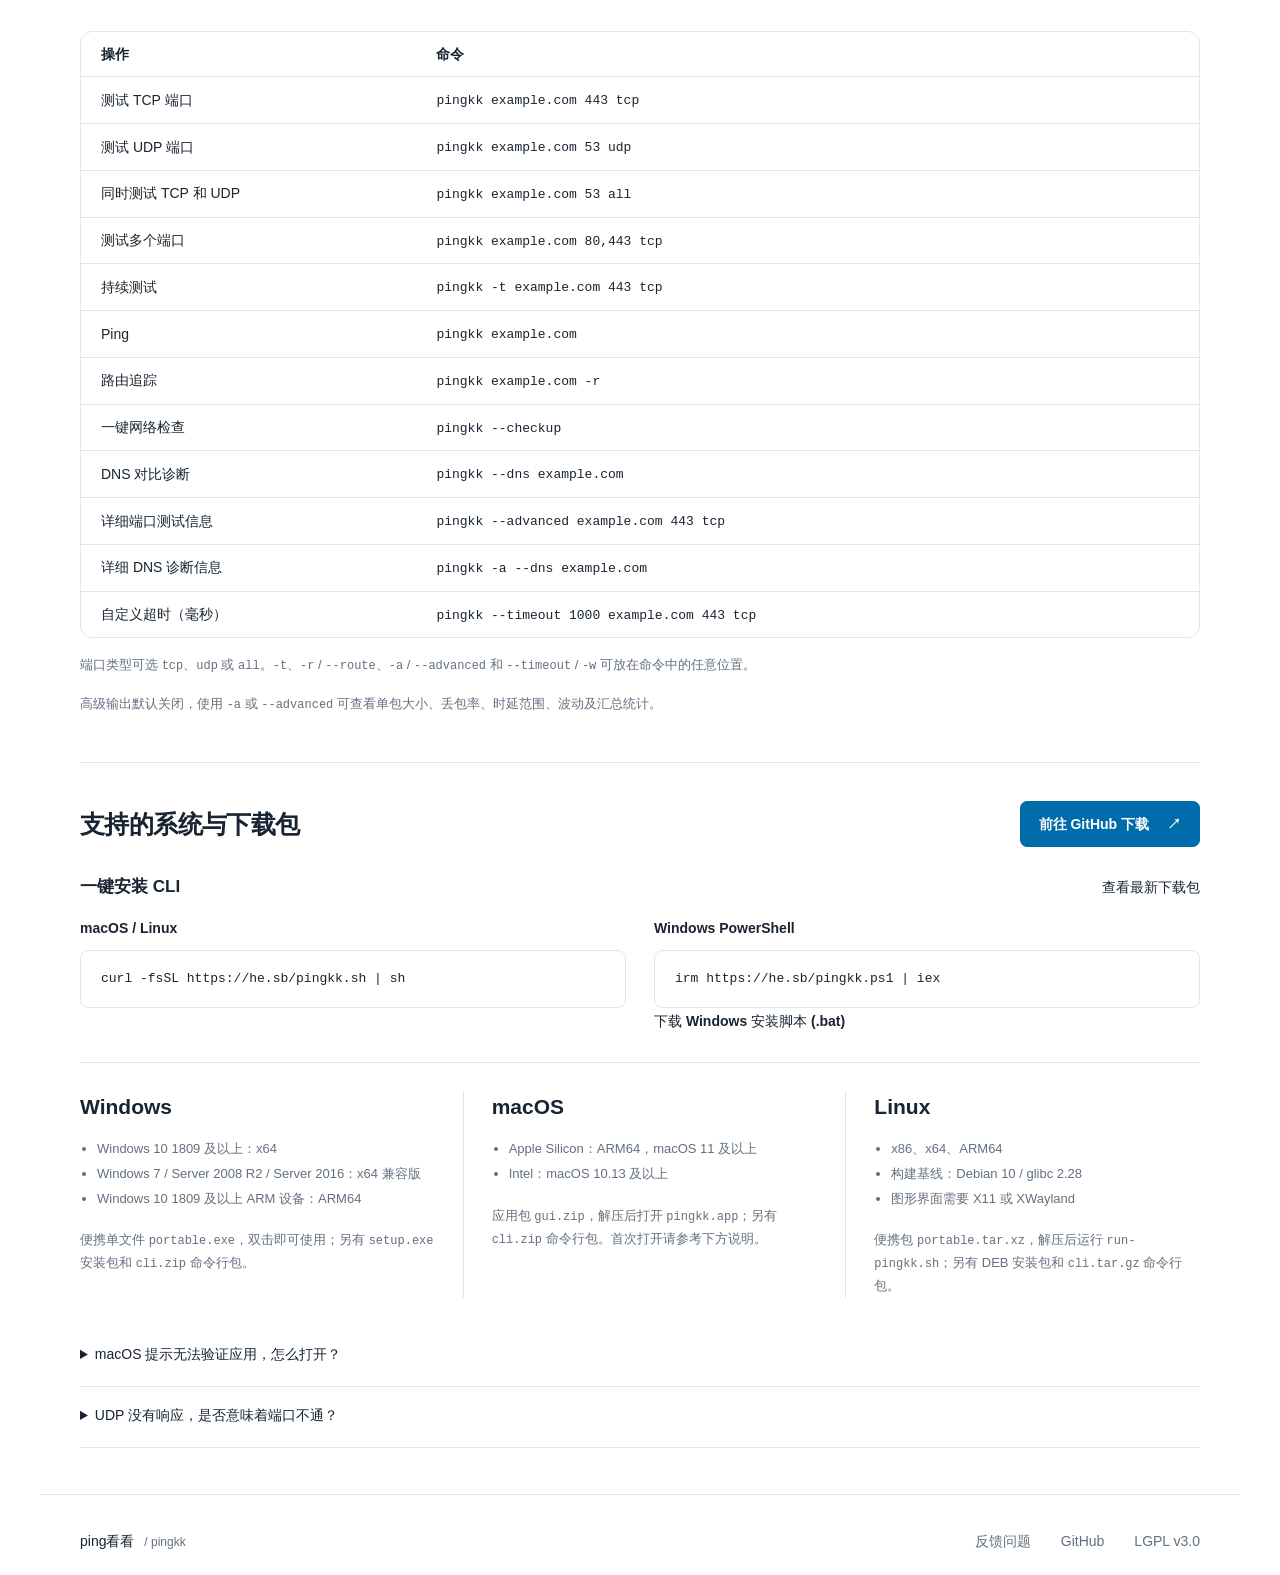
==== commit e15cc706: "清理公开仓库中的私人部署信息并添加 Windows BAT 安装入口" ====
--- a/website/index.html
+++ b/website/index.html
@@ -79,7 +79,7 @@
         <div class="section-heading"><h3 id="install-title">一键安装 CLI</h3><a class="text-link" href="https://he.sb/pingkk/latest/">查看最新下载包</a></div>
         <div class="install-commands">
           <div><h4>macOS / Linux</h4><pre><code>curl -fsSL https://he.sb/pingkk.sh | sh</code></pre></div>
-          <div><h4>Windows PowerShell</h4><pre><code>irm https://he.sb/pingkk.ps1 | iex</code></pre></div>
+          <div><h4>Windows PowerShell</h4><pre><code>irm https://he.sb/pingkk.ps1 | iex</code></pre><a class="text-link" href="https://he.sb/pingkk.bat" download>下载 Windows 安装脚本 (.bat)</a></div>
         </div>
       </div>
       <div class="systems">
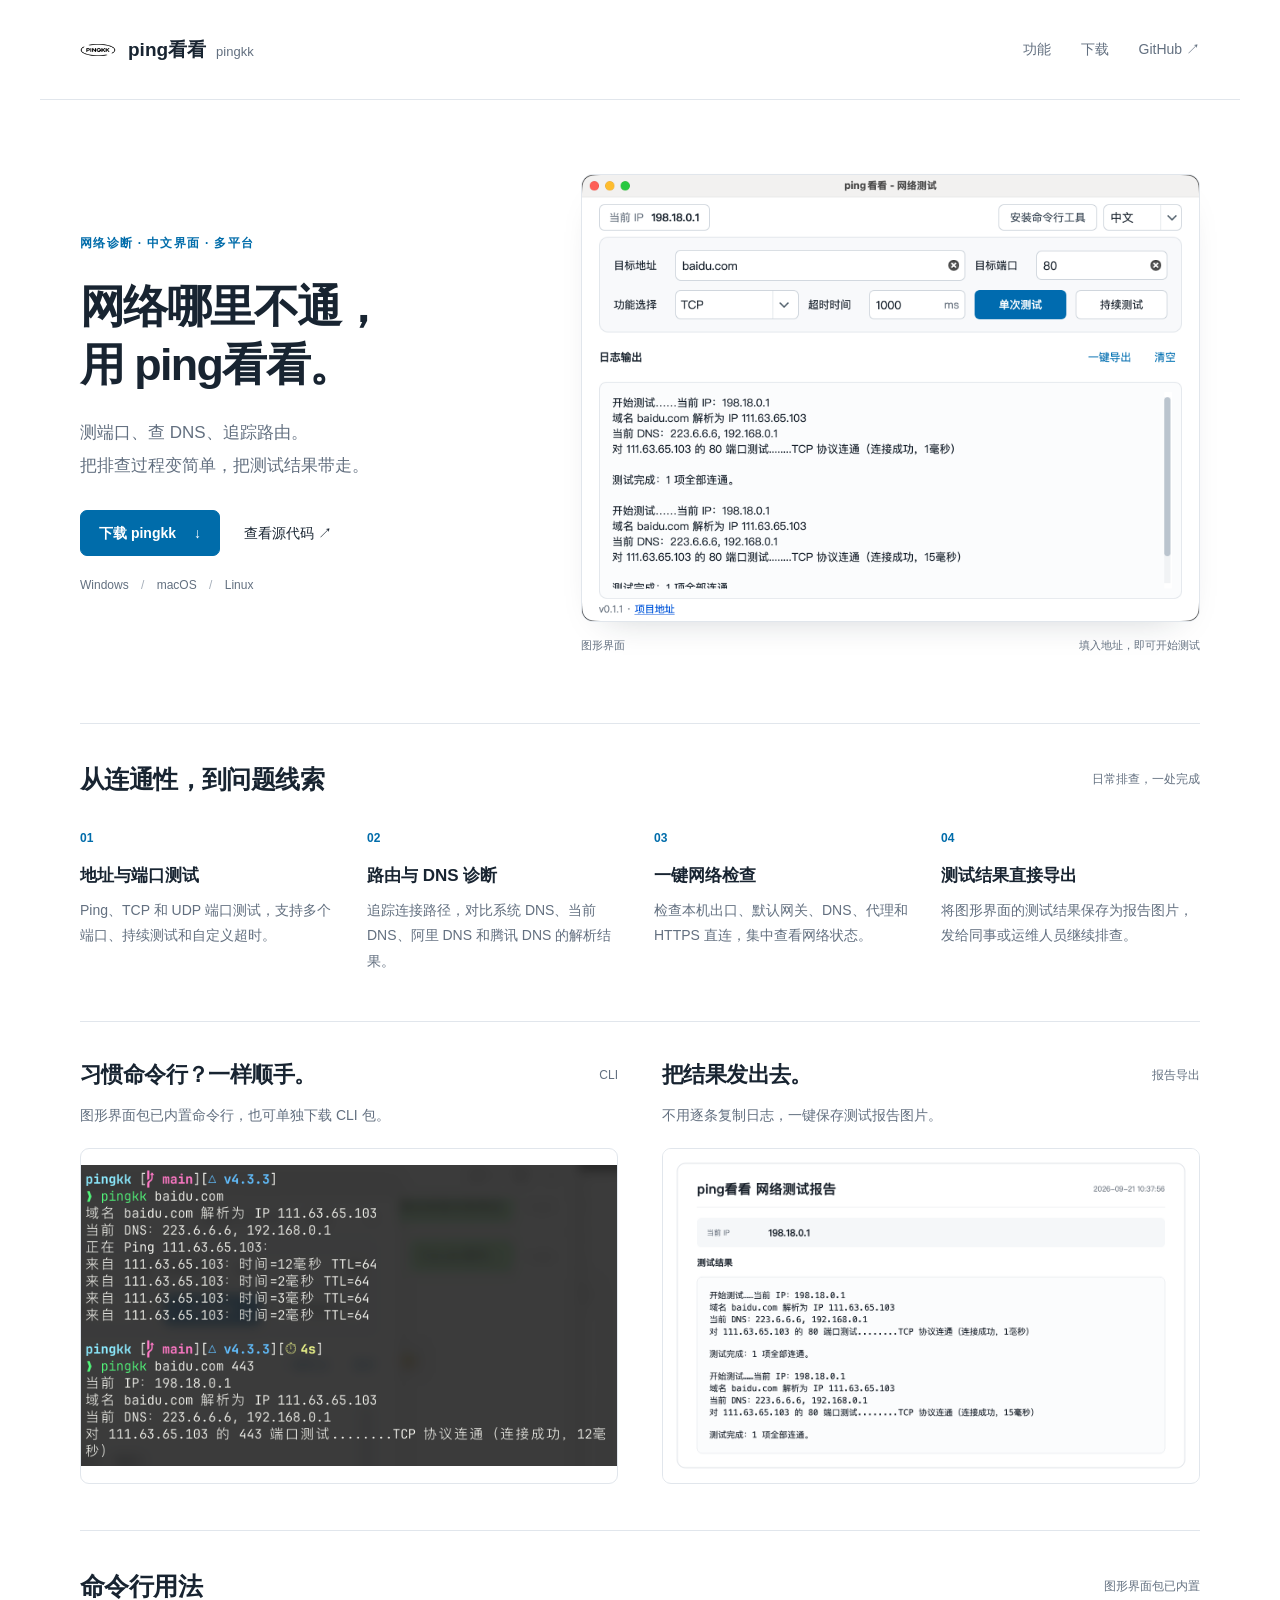
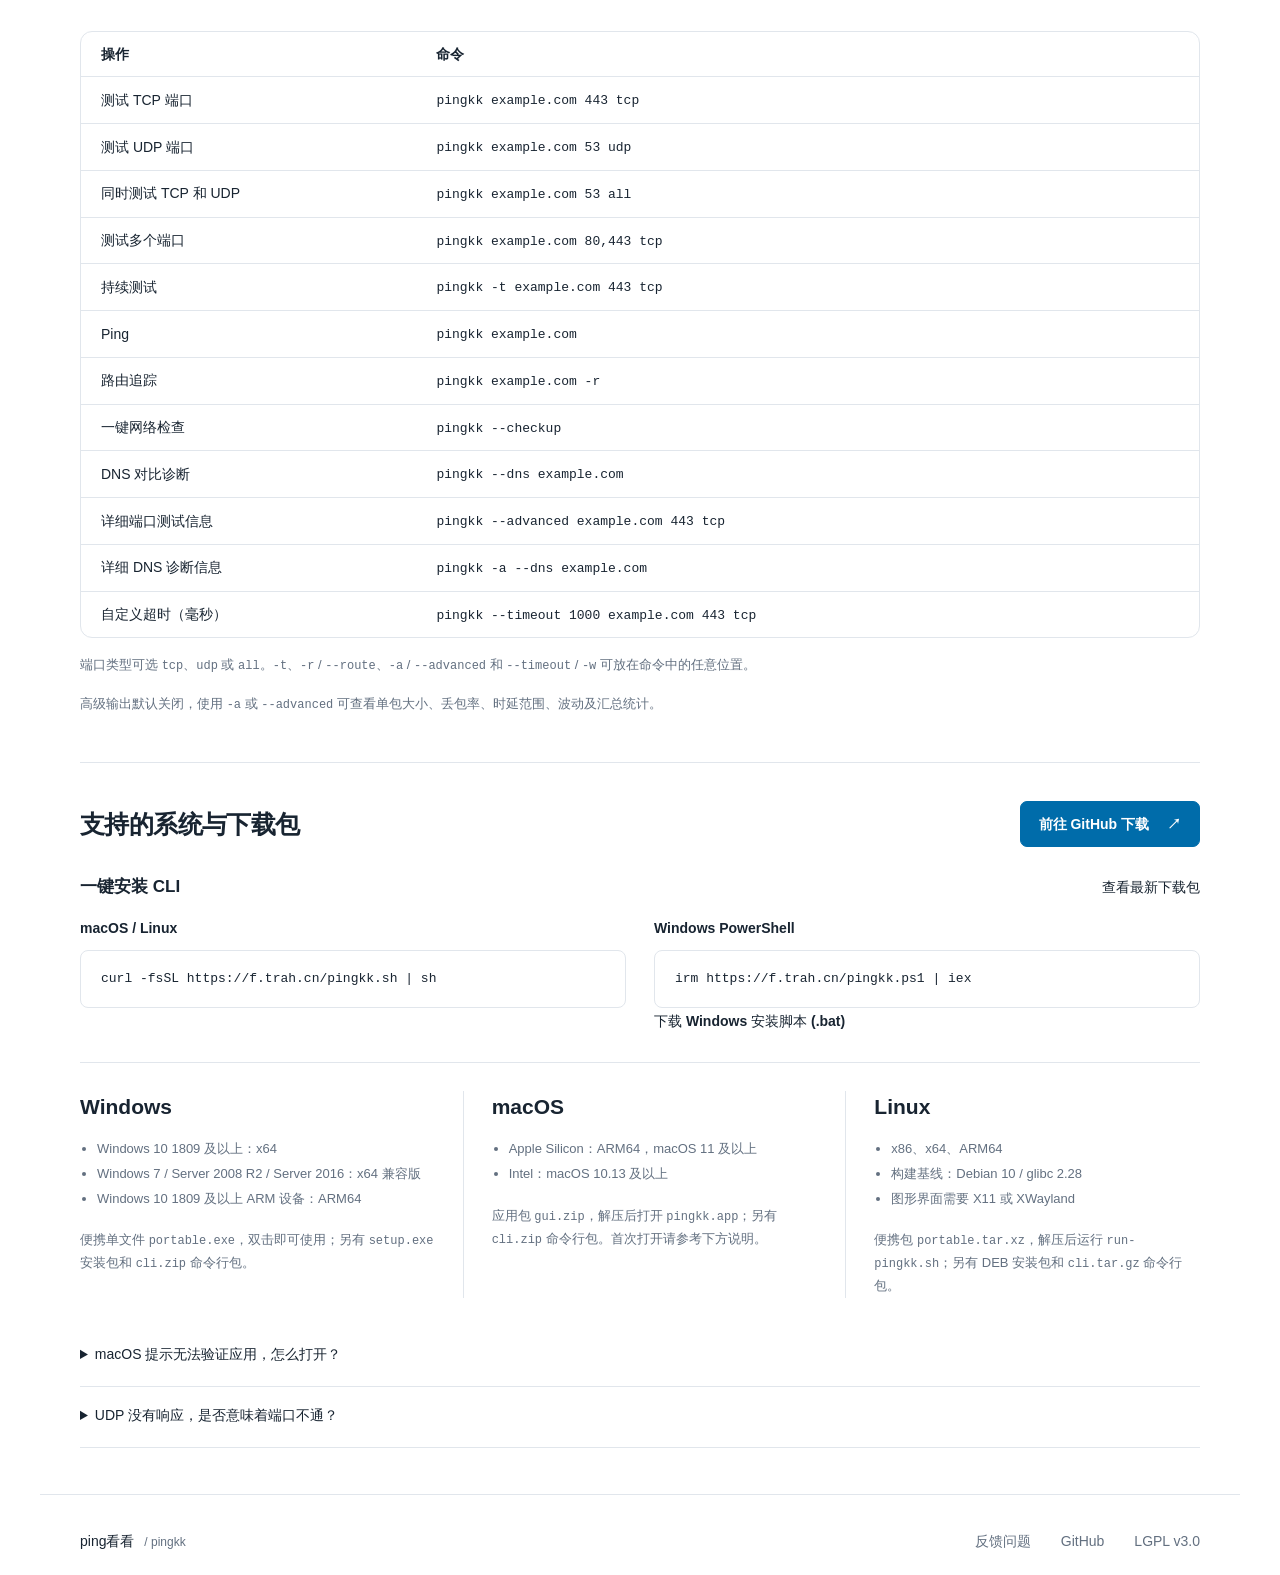
==== commit 612efca2: "发布 v1.0.9：增加更新渠道选择、迁移下载站并过滤 IPv4 模式下的 IPv6 DNS" ====
--- a/website/index.html
+++ b/website/index.html
@@ -76,10 +76,10 @@
     <section id="download" class="section" aria-labelledby="download-title">
       <div class="section-heading"><h2 id="download-title">支持的系统与下载包</h2><a class="button primary" href="https://github.com/trah01/pingkk/releases/latest">前往 GitHub 下载 <span aria-hidden="true">↗</span></a></div>
       <div class="cli-install" aria-labelledby="install-title">
-        <div class="section-heading"><h3 id="install-title">一键安装 CLI</h3><a class="text-link" href="https://he.sb/pingkk/latest/">查看最新下载包</a></div>
+        <div class="section-heading"><h3 id="install-title">一键安装 CLI</h3><a class="text-link" href="https://f.trah.cn/pingkk/latest/">查看最新下载包</a></div>
         <div class="install-commands">
-          <div><h4>macOS / Linux</h4><pre><code>curl -fsSL https://he.sb/pingkk.sh | sh</code></pre></div>
-          <div><h4>Windows PowerShell</h4><pre><code>irm https://he.sb/pingkk.ps1 | iex</code></pre><a class="text-link" href="https://he.sb/pingkk.bat" download>下载 Windows 安装脚本 (.bat)</a></div>
+          <div><h4>macOS / Linux</h4><pre><code>curl -fsSL https://f.trah.cn/pingkk.sh | sh</code></pre></div>
+          <div><h4>Windows PowerShell</h4><pre><code>irm https://f.trah.cn/pingkk.ps1 | iex</code></pre><a class="text-link" href="https://f.trah.cn/pingkk.bat" download>下载 Windows 安装脚本 (.bat)</a></div>
         </div>
       </div>
       <div class="systems">
